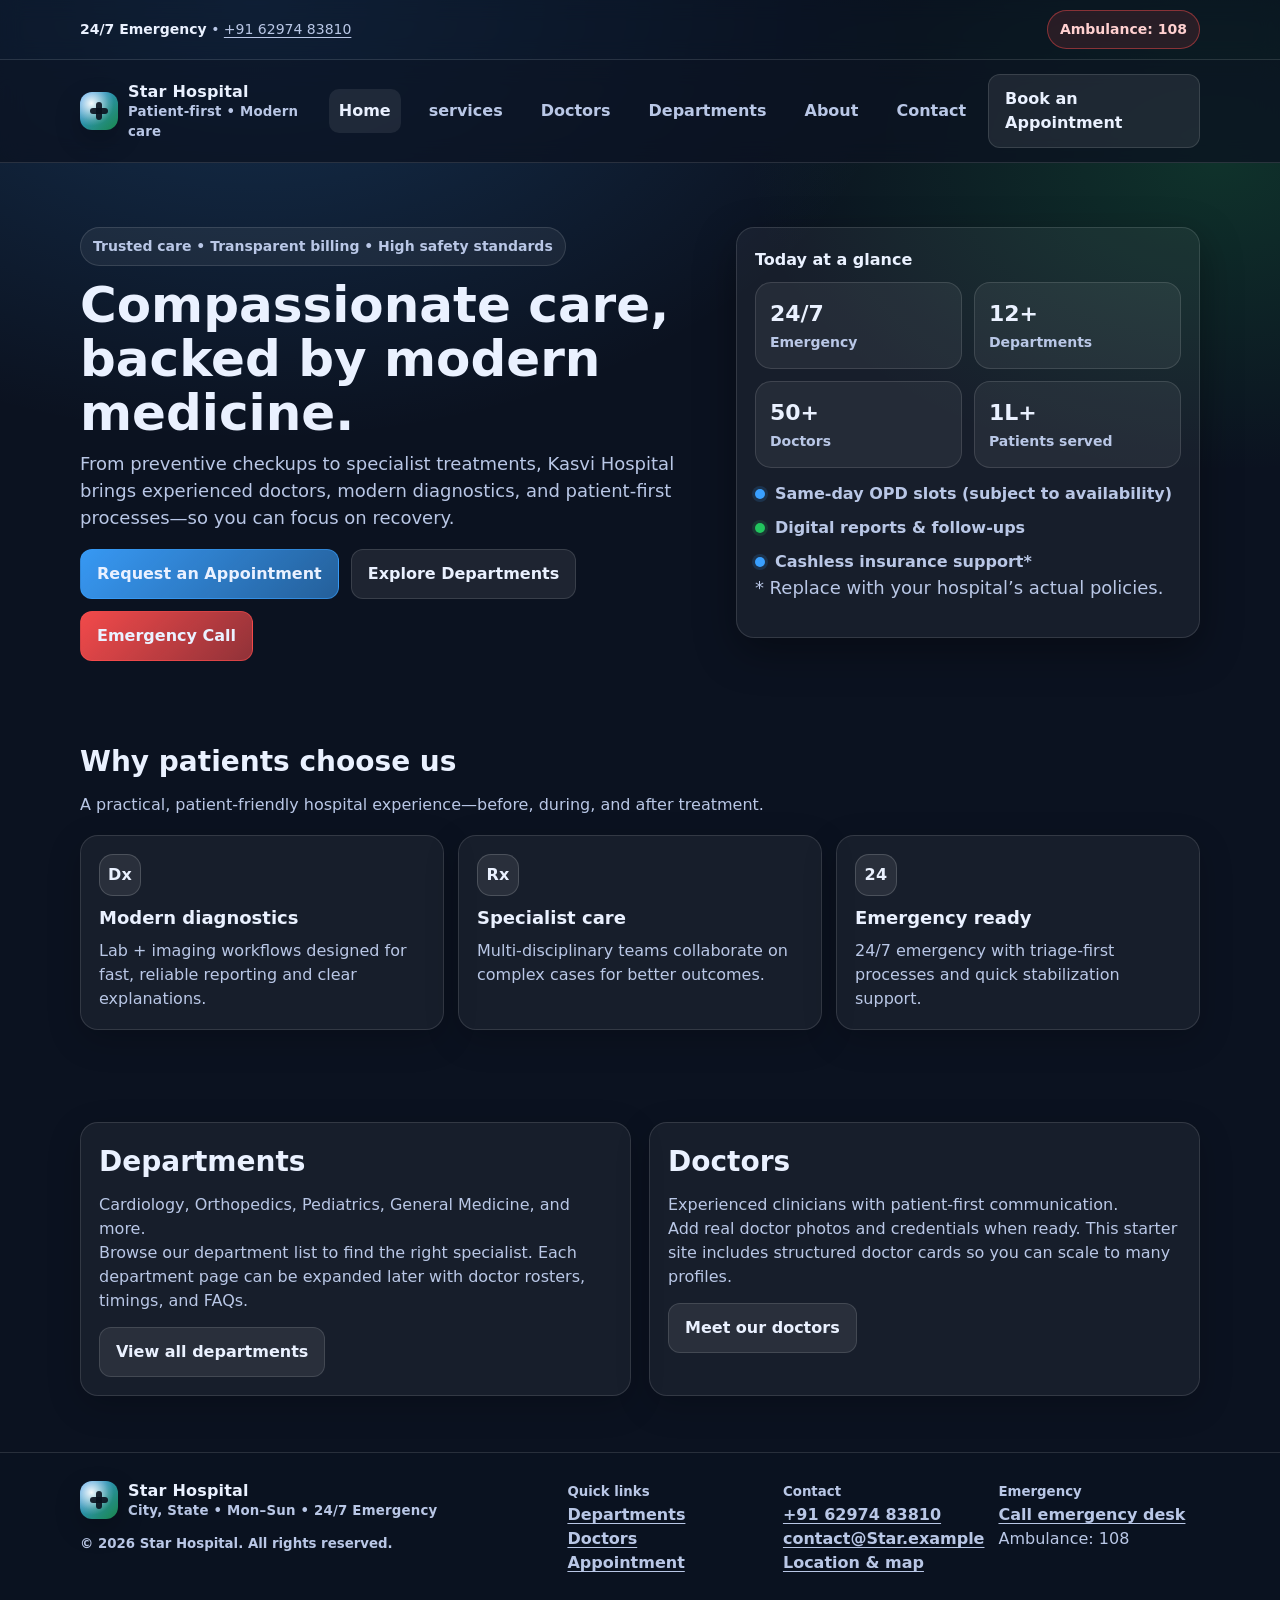
==== index.html @ f32a4987 "Update index.html" ====
<!doctype html>
<html lang="en">
  <head>
    <meta charset="utf-8" />
    <meta name="viewport" content="width=device-width, initial-scale=1" />
    <title>Star Hospital | Compassionate care, modern medicine</title>
    <meta name="description" content="Star Hospital — 24/7 emergency, specialist departments, experienced doctors, and patient-first care." />
    <link rel="stylesheet" href="assets/css/style.css" />
  </head>
  <body>
    <div class="topbar">
      <div class="container topbar__row">
        <div><strong>24/7 Emergency</strong> <span class="muted">•</span> <a href="tel:+916297483810">+91 62974 83810</a></div>
        <div class="emergency">Ambulance: 108</div>
      </div>
    </div>

    <header class="nav">
      <div class="container nav__row">
        <a class="brand" href="index.html" aria-label="Star Hospital">
          <span class="brand__logo" aria-hidden="true"></span>
          <span class="brand__text">
            Star Hospital
            <small>Patient-first • Modern care</small>
          </span>
        </a>

        <nav class="nav__links" aria-label="Primary">
          <a data-nav href="index.html">Home</a>
          <a data-nav href="service.html">services</a>
          <a data-nav href="doctors.html">Doctors</a>
          <a data-nav href="departments.html">Departments</a>
          <a data-nav href="about.html">About</a>
          <a data-nav href="contact.html">Contact</a>
        </nav>

        <div class="nav__actions">
          <a class="btn hide-sm" href="contact.html#appointment">Book an Appointment</a>
          <button class="nav__toggle" data-nav-toggle aria-expanded="false" aria-controls="mobileMenu" title="Menu">☰</button>
        </div>
      </div>

      <div class="container nav__mobile" id="mobileMenu" data-nav-mobile>
        <div class="stack">
          <a data-nav href="index.html">Home</a>
          <a data-nav href="service.html">services</a>
          <a data-nav href="doctors.html">Doctors</a>
          <a data-nav href="departments.html">Departments</a>
          <a data-nav href="about.html">About</a>
          <a data-nav href="contact.html">Contact</a>
          <a class="btn primary" href="contact.html#appointment">Book an Appointment</a>
        </div>
      </div>
    </header>

    <main>
      <section class="hero">
        <div class="container hero__grid">
          <div>
            <span class="chip">Trusted care • Transparent billing • High safety standards</span>
            <h1>Compassionate care, backed by modern medicine.</h1>
            <p>
              From preventive checkups to specialist treatments, Kasvi Hospital brings
              experienced doctors, modern diagnostics, and patient-first processes—so you can focus on recovery.
            </p>

            <div class="hero__cta">
              <a class="btn primary" href="contact.html#appointment">Request an Appointment</a>
              <a class="btn" href="departments.html">Explore Departments</a>
              <a class="btn danger" href="tel:+916297483810">Emergency Call</a>
            </div>
          </div>

          <aside class="hero__panel" aria-label="Quick info">
            <div class="panel__title">Today at a glance</div>
            <div class="kpis" role="list">
              <div class="kpi" role="listitem"><strong>24/7</strong><span>Emergency</span></div>
              <div class="kpi" role="listitem"><strong>12+</strong><span>Departments</span></div>
              <div class="kpi" role="listitem"><strong>50+</strong><span>Doctors</span></div>
              <div class="kpi" role="listitem"><strong>1L+</strong><span>Patients served</span></div>
            </div>
            <ul class="panel__list" style="margin-top:14px;">
              <li><span class="dot"></span><span>Same-day OPD slots (subject to availability)</span></li>
              <li><span class="dot green"></span><span>Digital reports &amp; follow-ups</span></li>
              <li><span class="dot"></span><span>Cashless insurance support*</span></li>
            </ul>
            <p class="help">* Replace with your hospital’s actual policies.</p>
          </aside>
        </div>
      </section>

      <section class="section compact">
        <div class="container">
          <h2 class="title">Why patients choose us</h2>
          <p class="subtitle">A practical, patient-friendly hospital experience—before, during, and after treatment.</p>
          <div class="cards">
            <article class="card">
              <div class="icon">Dx</div>
              <h3>Modern diagnostics</h3>
              <p>Lab + imaging workflows designed for fast, reliable reporting and clear explanations.</p>
            </article>
            <article class="card">
              <div class="icon">Rx</div>
              <h3>Specialist care</h3>
              <p>Multi-disciplinary teams collaborate on complex cases for better outcomes.</p>
            </article>
            <article class="card">
              <div class="icon">24</div>
              <h3>Emergency ready</h3>
              <p>24/7 emergency with triage-first processes and quick stabilization support.</p>
            </article>
          </div>
        </div>
      </section>

      <section class="section">
        <div class="container grid-2">
          <div class="card">
            <h2 class="title">Departments</h2>
            <p class="subtitle">Cardiology, Orthopedics, Pediatrics, General Medicine, and more.</p>
            <p class="muted">
              Browse our department list to find the right specialist. Each department page can be expanded later
              with doctor rosters, timings, and FAQs.
            </p>
            <div style="margin-top:14px;">
              <a class="btn" href="departments.html">View all departments</a>
            </div>
          </div>
          <div class="card">
            <h2 class="title">Doctors</h2>
            <p class="subtitle">Experienced clinicians with patient-first communication.</p>
            <p class="muted">
              Add real doctor photos and credentials when ready. This starter site includes structured doctor cards
              so you can scale to many profiles.
            </p>
            <div style="margin-top:14px;">
              <a class="btn" href="doctors.html">Meet our doctors</a>
            </div>
          </div>
        </div>
      </section>
    </main>

    <footer class="footer">
      <div class="container footer__row">
        <div>
          <div class="brand" style="margin-bottom:10px;">
            <span class="brand__logo" aria-hidden="true"></span>
            <span class="brand__text">
              Star Hospital
              <small>City, State • Mon–Sun • 24/7 Emergency</small>
            </span>
          </div>
          <small>© <span id="year"></span> Star Hospital. All rights reserved.</small>
        </div>
        <div class="cols">
          <div>
            <small><strong>Quick links</strong></small><br />
            <a href="departments.html">Departments</a><br />
            <a href="doctors.html">Doctors</a><br />
            <a href="contact.html#appointment">Appointment</a>
          </div>
          <div>
            <small><strong>Contact</strong></small><br />
            <a href="tel:+916297483810">+91 62974 83810</a><br />
            <a href="mailto:contact@kasvi.example">contact@Star.example</a><br />
            <a href="contact.html">Location &amp; map</a>
          </div>
          <div>
            <small><strong>Emergency</strong></small><br />
            <a href="tel:+916297483810">Call emergency desk</a><br />
            <span class="muted">Ambulance: 108</span>
          </div>
        </div>
      </div>
    </footer>

    <script src="assets/js/main.js"></script>
    <script>document.getElementById('year').textContent = new Date().getFullYear();</script>
  </body>
</html>
---- assets/css/style.css ----
/* Hospital Website - Shared Styles */
:root{
  --bg: #0b1220;
  --card: #0f1b33;
  --text: #eaf1ff;
  --muted: #b9c7e6;
  --brand: #3aa0ff;
  --brand-2: #22c55e;
  --danger: #ff4d4d;
  --border: rgba(255,255,255,.12);
  --shadow: 0 14px 40px rgba(0,0,0,.35);
}

*{ box-sizing: border-box; }
html{ scroll-behavior:smooth; }
body{
  margin:0;
  font-family: ui-sans-serif, system-ui, -apple-system, Segoe UI, Roboto, Arial, "Noto Sans", "Helvetica Neue";
  background: radial-gradient(1200px 800px at 20% 0%, rgba(58,160,255,.22), transparent 55%),
              radial-gradient(900px 600px at 95% 10%, rgba(34,197,94,.18), transparent 52%),
              var(--bg);
  color: var(--text);
  line-height: 1.5;
}
a{ color: inherit; text-decoration: none; }
img{ max-width: 100%; display:block; }

.container{ width: min(1120px, calc(100% - 32px)); margin: 0 auto; }
.section{ padding: 56px 0; }
.section.compact{ padding: 36px 0; }

.chip{
  display:inline-flex;
  align-items:center;
  gap:8px;
  padding: 8px 12px;
  border:1px solid var(--border);
  background: rgba(255,255,255,.06);
  border-radius: 999px;
  color: var(--muted);
  font-weight: 600;
  font-size: 14px;
}
.btn{
  display:inline-flex;
  align-items:center;
  justify-content:center;
  gap:10px;
  padding: 12px 16px;
  border-radius: 12px;
  border: 1px solid var(--border);
  background: rgba(255,255,255,.08);
  color: var(--text);
  font-weight: 700;
  cursor:pointer;
  transition: transform .12s ease, background .12s ease, border-color .12s ease;
}
.btn:hover{ transform: translateY(-1px); border-color: rgba(255,255,255,.22); background: rgba(255,255,255,.12); }
.btn.primary{ background: linear-gradient(135deg, rgba(58,160,255,.95), rgba(58,160,255,.55)); border-color: rgba(58,160,255,.55); }
.btn.success{ background: linear-gradient(135deg, rgba(34,197,94,.95), rgba(34,197,94,.55)); border-color: rgba(34,197,94,.55); }
.btn.danger{ background: linear-gradient(135deg, rgba(255,77,77,.95), rgba(255,77,77,.55)); border-color: rgba(255,77,77,.55); }

.topbar{
  border-bottom: 1px solid var(--border);
  background: rgba(10,18,32,.55);
  backdrop-filter: blur(10px);
}
.topbar__row{
  display:flex;
  align-items:center;
  justify-content:space-between;
  padding: 10px 0;
  gap: 12px;
  font-size: 14px;
  color: var(--muted);
}
.topbar__row strong{ color: var(--text); }
.topbar__row a{ text-decoration: underline; text-underline-offset: 3px; }
.emergency{
  display:inline-flex;
  align-items:center;
  gap:10px;
  padding: 8px 12px;
  border:1px solid rgba(255,77,77,.45);
  background: rgba(255,77,77,.12);
  border-radius: 999px;
  color: #ffd0d0;
  font-weight: 800;
  white-space: nowrap;
}

.nav{
  position: sticky;
  top: 0;
  z-index: 40;
  background: rgba(11,18,32,.75);
  backdrop-filter: blur(12px);
  border-bottom: 1px solid var(--border);
}
.nav__row{
  display:flex;
  align-items:center;
  justify-content:space-between;
  padding: 14px 0;
  gap: 12px;
}
.brand{
  display:flex;
  align-items:center;
  gap:10px;
  font-weight: 900;
  letter-spacing: .2px;
}
.brand__logo{
  width: 38px;
  height: 38px;
  border-radius: 12px;
  background:
    radial-gradient(circle at 30% 30%, rgba(255,255,255,.95), rgba(255,255,255,.15) 46%, transparent 60%),
    linear-gradient(135deg, rgba(58,160,255,.95), rgba(34,197,94,.65));
  box-shadow: 0 10px 26px rgba(0,0,0,.22);
  position: relative;
  flex: 0 0 auto;
}
.brand__logo:before,
.brand__logo:after{
  content:"";
  position:absolute;
  inset: 0;
  margin:auto;
  background: rgba(11,18,32,.92);
  border-radius: 4px;
}
.brand__logo:before{ width: 18px; height: 6px; }
.brand__logo:after{ width: 6px; height: 18px; }
.brand__text small{ display:block; color: var(--muted); font-weight:700; margin-top:-2px; }

.nav__links{
  display:flex;
  align-items:center;
  gap: 18px;
  color: var(--muted);
  font-weight: 700;
}
.nav__links a{ padding: 10px 10px; border-radius: 10px; }
.nav__links a.active, .nav__links a:hover{
  color: var(--text);
  background: rgba(255,255,255,.08);
}
.nav__actions{ display:flex; align-items:center; gap: 10px; }
.nav__toggle{
  display:none;
  width: 42px;
  height: 40px;
  border-radius: 12px;
  border: 1px solid var(--border);
  background: rgba(255,255,255,.06);
  color: var(--text);
}
.nav__mobile{
  display:none;
  padding: 0 0 14px 0;
}
.nav__mobile a{
  display:block;
  padding: 12px 10px;
  border-radius: 12px;
  color: var(--muted);
  font-weight: 800;
}
.nav__mobile a:hover, .nav__mobile a.active{
  color: var(--text);
  background: rgba(255,255,255,.08);
}
.nav__mobile .stack{ display:flex; flex-direction:column; gap: 6px; }

.hero{
  padding: 64px 0 44px;
}
.hero__grid{
  display:grid;
  grid-template-columns: 1.15fr .85fr;
  gap: 28px;
  align-items: start;
}
.hero h1{ font-size: clamp(32px, 4vw, 50px); line-height: 1.08; margin: 12px 0 10px; }
.hero p{ color: var(--muted); font-size: 18px; margin: 0 0 18px; }
.hero__cta{ display:flex; flex-wrap: wrap; gap: 12px; margin-top: 18px; }
.hero__panel{
  padding: 18px;
  border: 1px solid var(--border);
  background: rgba(255,255,255,.05);
  border-radius: 18px;
  box-shadow: var(--shadow);
}
.kpis{
  display:grid;
  grid-template-columns: repeat(2, 1fr);
  gap: 12px;
}
.kpi{
  padding: 14px;
  border-radius: 16px;
  border: 1px solid var(--border);
  background: rgba(255,255,255,.06);
}
.kpi strong{ font-size: 22px; display:block; }
.kpi span{ color: var(--muted); font-weight: 700; font-size: 14px; }
.panel__title{ font-weight: 900; margin: 2px 0 10px; }
.panel__list{ margin:0; padding:0; list-style:none; display:grid; gap: 10px; color: var(--muted); font-weight: 700;}
.panel__list li{ display:flex; gap: 10px; }
.dot{ width:10px; height:10px; margin-top: 7px; border-radius: 999px; background: var(--brand); box-shadow: 0 0 0 3px rgba(58,160,255,.15);}
.dot.green{ background: var(--brand-2); box-shadow: 0 0 0 3px rgba(34,197,94,.15); }

.cards{
  display:grid;
  grid-template-columns: repeat(3, 1fr);
  gap: 14px;
}
.card{
  padding: 18px;
  border-radius: 18px;
  border: 1px solid var(--border);
  background: rgba(255,255,255,.05);
  box-shadow: 0 10px 34px rgba(0,0,0,.2);
}
.card h3{ margin: 8px 0 8px; font-size: 18px; }
.card p{ margin: 0; color: var(--muted); }
.icon{
  width: 42px;
  height: 42px;
  border-radius: 14px;
  border: 1px solid rgba(255,255,255,.16);
  background: rgba(255,255,255,.08);
  display:grid;
  place-items:center;
  font-weight: 900;
  letter-spacing: .3px;
}

.grid-2{ display:grid; grid-template-columns: 1fr 1fr; gap: 18px; }
.muted{ color: var(--muted); }
.title{ font-size: 28px; margin: 0 0 10px; }
.subtitle{ color: var(--muted); margin: 0 0 18px; }

form{
  display:grid;
  gap: 12px;
}
label{ font-weight: 800; font-size: 14px; color: var(--muted); }
input, select, textarea{
  width:100%;
  padding: 12px 12px;
  border-radius: 14px;
  border: 1px solid var(--border);
  background: rgba(255,255,255,.06);
  color: var(--text);
  outline: none;
}
input:focus, select:focus, textarea:focus{
  border-color: rgba(58,160,255,.55);
  box-shadow: 0 0 0 4px rgba(58,160,255,.14);
}
textarea{ min-height: 120px; resize: vertical; }
.form-row{ display:grid; grid-template-columns: 1fr 1fr; gap: 12px; }
.help{ font-size: 13px; color: var(--muted); margin-top: -6px; }
.toast{
  display:none;
  margin-top: 10px;
  padding: 12px 14px;
  border-radius: 14px;
  border: 1px solid rgba(34,197,94,.35);
  background: rgba(34,197,94,.14);
  color: #c8ffd8;
  font-weight: 800;
}
.toast.show{ display:block; }

.footer{
  padding: 26px 0;
  border-top: 1px solid var(--border);
  background: rgba(10,18,32,.45);
}
.footer__row{
  display:flex;
  align-items:flex-start;
  justify-content:space-between;
  gap: 18px;
}
.footer small{ color: var(--muted); font-weight: 700; }
.footer .cols{ display:grid; grid-template-columns: repeat(3, minmax(0, 1fr)); gap: 14px; }
.footer a{ color: var(--muted); font-weight: 800; text-decoration: underline; text-underline-offset: 3px; }

@media (max-width: 920px){
  .hero__grid{ grid-template-columns: 1fr; }
  .cards{ grid-template-columns: repeat(2, 1fr); }
}
@media (max-width: 720px){
  .topbar__row{ flex-wrap: wrap; }
  .nav__toggle{ display:inline-flex; align-items:center; justify-content:center; }
  .nav__links, .nav__actions .hide-sm{ display:none; }
  .nav__mobile.open{ display:block; }
  .cards{ grid-template-columns: 1fr; }
  .grid-2{ grid-template-columns: 1fr; }
  .form-row{ grid-template-columns: 1fr; }
  .footer__row{ flex-direction: column; }
  .footer .cols{ grid-template-columns: 1fr; }
}
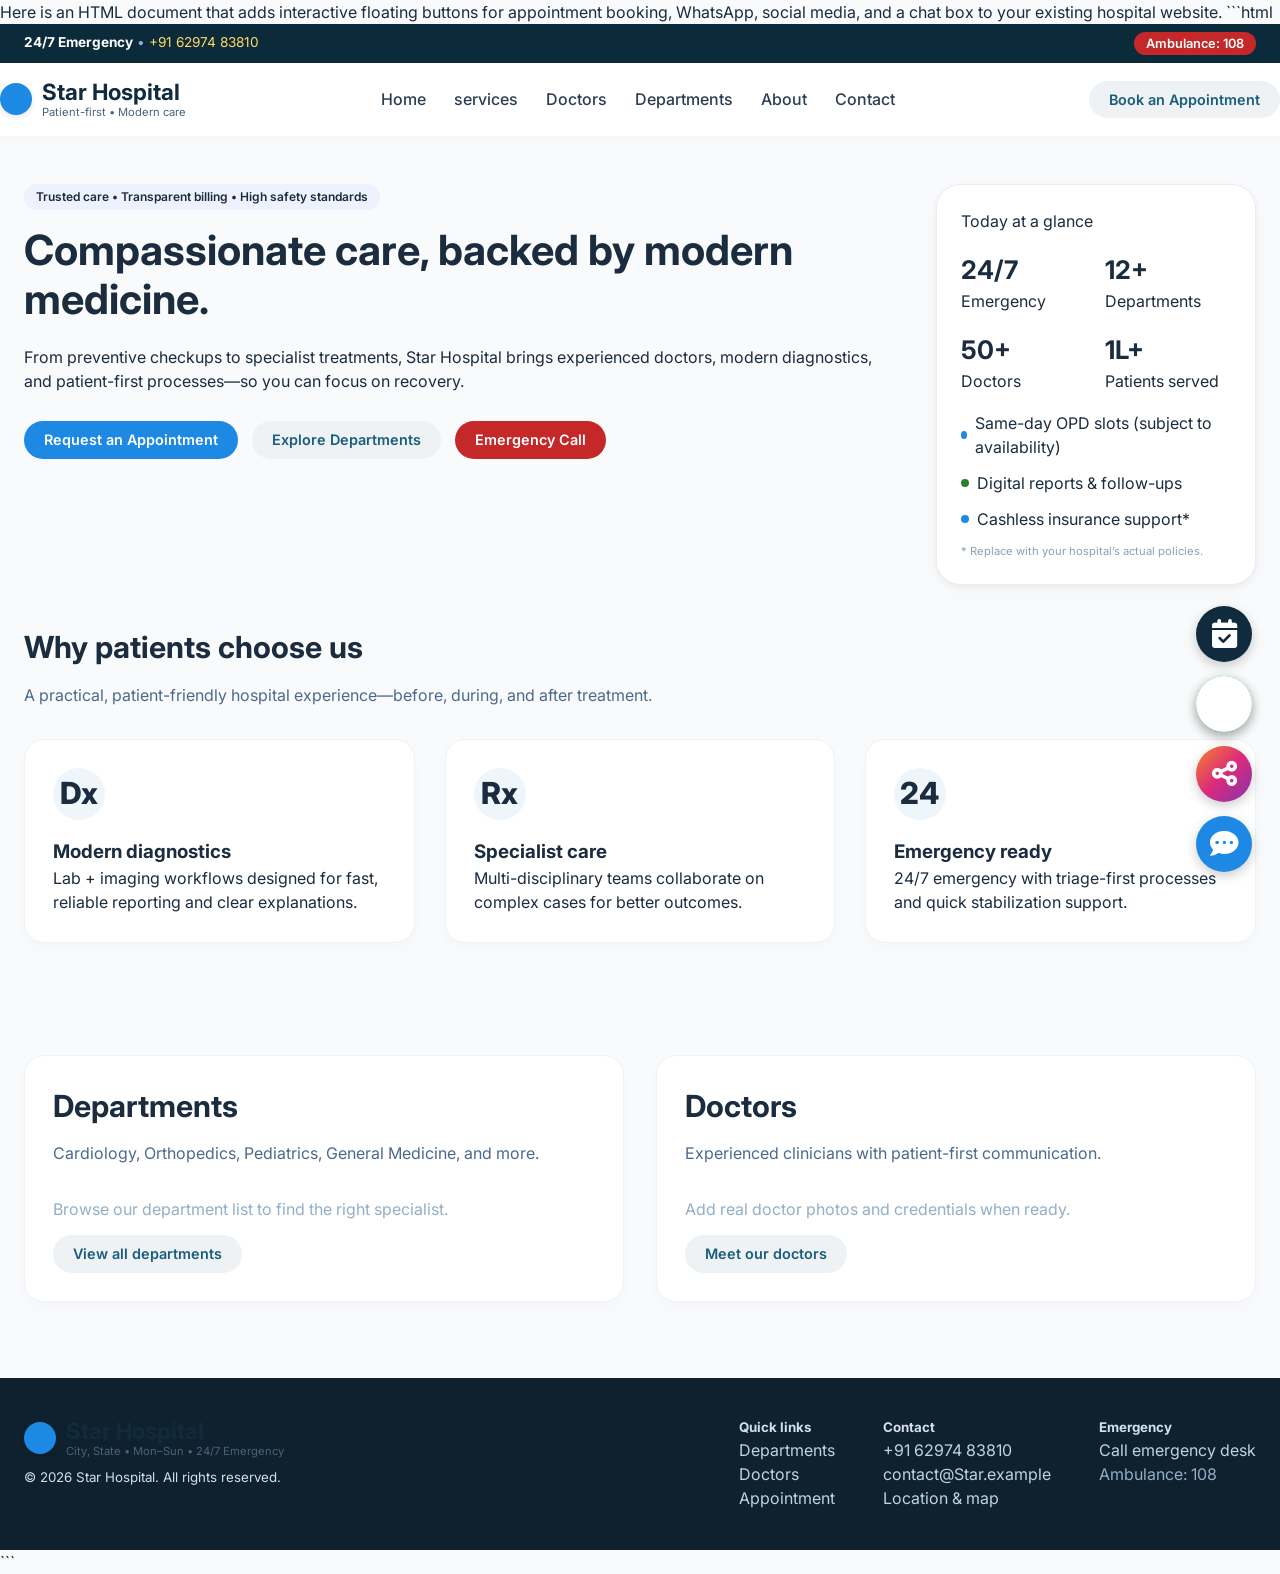
==== commit 3468e63b: "Update index.html" ====
--- a/index.html
+++ b/index.html
@@ -1,3 +1,5 @@
+Here is an HTML document that adds interactive floating buttons for appointment booking, WhatsApp, social media, and a chat box to your existing hospital website.
+```html
 <!doctype html>
 <html lang="en">
   <head>
@@ -5,7 +7,627 @@
     <meta name="viewport" content="width=device-width, initial-scale=1" />
     <title>Star Hospital | Compassionate care, modern medicine</title>
     <meta name="description" content="Star Hospital — 24/7 emergency, specialist departments, experienced doctors, and patient-first care." />
-    <link rel="stylesheet" href="assets/css/style.css" />
+    <!-- Font Awesome 6 (free CDN for clean social & chat icons) -->
+    <link rel="stylesheet" href="https://cdnjs.cloudflare.com/ajax/libs/font-awesome/6.0.0-beta3/css/all.min.css" />
+    <!-- Google Fonts (optional but adds polish) -->
+    <link href="https://fonts.googleapis.com/css2?family=Inter:opsz,wght@14..32,300;14..32,400;14..32,500;14..32,600;14..32,700&display=swap" rel="stylesheet" />
+    <style>
+      * {
+        margin: 0;
+        padding: 0;
+        box-sizing: border-box;
+      }
+
+      body {
+        font-family: 'Inter', sans-serif;
+        background: #f9fafc;
+        color: #1a2c3e;
+        line-height: 1.5;
+      }
+
+      /* Container & Utility classes (matching original design) */
+      .container {
+        max-width: 1280px;
+        margin: 0 auto;
+        padding: 0 24px;
+      }
+
+      .topbar {
+        background: #0b2b3b;
+        color: white;
+        padding: 8px 0;
+        font-size: 0.85rem;
+      }
+
+      .topbar__row {
+        display: flex;
+        justify-content: space-between;
+        flex-wrap: wrap;
+      }
+
+      .topbar a {
+        color: #ffd966;
+        text-decoration: none;
+      }
+
+      .emergency {
+        background: #c52828;
+        padding: 2px 12px;
+        border-radius: 30px;
+        font-weight: 600;
+        font-size: 0.8rem;
+      }
+
+      /* nav styles */
+      .nav {
+        background: white;
+        box-shadow: 0 2px 8px rgba(0,0,0,0.03);
+        position: sticky;
+        top: 0;
+        z-index: 100;
+      }
+
+      .nav__row {
+        display: flex;
+        align-items: center;
+        justify-content: space-between;
+        flex-wrap: wrap;
+        padding: 16px 0;
+      }
+
+      .brand {
+        display: flex;
+        align-items: center;
+        gap: 10px;
+        text-decoration: none;
+      }
+
+      .brand__logo {
+        width: 32px;
+        height: 32px;
+        background: #1e88e5;
+        border-radius: 50%;
+        display: inline-block;
+        box-shadow: 0 2px 6px rgba(0,0,0,0.1);
+      }
+
+      .brand__text {
+        font-weight: 700;
+        font-size: 1.4rem;
+        color: #0f2b3d;
+        line-height: 1.2;
+      }
+
+      .brand__text small {
+        font-size: 0.7rem;
+        font-weight: 400;
+        display: block;
+        color: #4a627a;
+      }
+
+      .nav__links {
+        display: flex;
+        gap: 28px;
+      }
+
+      .nav__links a {
+        text-decoration: none;
+        color: #2c3e50;
+        font-weight: 500;
+      }
+
+      .nav__actions {
+        display: flex;
+        gap: 16px;
+        align-items: center;
+      }
+
+      .btn {
+        display: inline-block;
+        background: #eef2f5;
+        padding: 8px 20px;
+        border-radius: 40px;
+        text-decoration: none;
+        font-weight: 600;
+        color: #1a5d7d;
+        transition: 0.2s;
+        border: none;
+        cursor: pointer;
+        font-size: 0.9rem;
+      }
+
+      .btn.primary {
+        background: #1e88e5;
+        color: white;
+      }
+
+      .btn.danger {
+        background: #c52828;
+        color: white;
+      }
+
+      .nav__toggle {
+        display: none;
+        background: none;
+        border: none;
+        font-size: 1.8rem;
+        cursor: pointer;
+      }
+
+      .nav__mobile {
+        display: none;
+        background: white;
+        padding: 20px 0;
+        border-top: 1px solid #e2e8f0;
+      }
+
+      .stack {
+        display: flex;
+        flex-direction: column;
+        gap: 14px;
+      }
+
+      .hero {
+        padding: 48px 0 40px;
+      }
+
+      .hero__grid {
+        display: grid;
+        grid-template-columns: 1fr 320px;
+        gap: 40px;
+      }
+
+      .chip {
+        background: #eef2ff;
+        padding: 4px 12px;
+        border-radius: 30px;
+        font-size: 0.75rem;
+        font-weight: 600;
+        display: inline-block;
+        margin-bottom: 16px;
+      }
+
+      h1 {
+        font-size: 2.6rem;
+        font-weight: 700;
+        margin-bottom: 20px;
+        line-height: 1.2;
+      }
+
+      .hero__cta {
+        display: flex;
+        flex-wrap: wrap;
+        gap: 14px;
+        margin-top: 28px;
+      }
+
+      .hero__panel {
+        background: white;
+        border-radius: 24px;
+        padding: 24px;
+        box-shadow: 0 8px 20px rgba(0,0,0,0.02), 0 2px 6px rgba(0,0,0,0.05);
+        border: 1px solid #e9edf2;
+      }
+
+      .kpis {
+        display: grid;
+        grid-template-columns: 1fr 1fr;
+        gap: 18px;
+        margin: 18px 0;
+      }
+
+      .kpi strong {
+        font-size: 1.6rem;
+        display: block;
+      }
+
+      .panel__list {
+        list-style: none;
+        margin-top: 14px;
+      }
+
+      .panel__list li {
+        display: flex;
+        align-items: center;
+        gap: 8px;
+        margin-bottom: 12px;
+      }
+
+      .dot {
+        width: 8px;
+        height: 8px;
+        background: #1e88e5;
+        border-radius: 50%;
+        display: inline-block;
+      }
+
+      .dot.green {
+        background: #2e7d32;
+      }
+
+      .section {
+        padding: 56px 0;
+      }
+
+      .compact {
+        padding-top: 0;
+      }
+
+      .title {
+        font-size: 1.9rem;
+        margin-bottom: 12px;
+      }
+
+      .subtitle {
+        color: #4b6a8b;
+        margin-bottom: 32px;
+      }
+
+      .cards {
+        display: grid;
+        grid-template-columns: repeat(auto-fit, minmax(260px, 1fr));
+        gap: 30px;
+      }
+
+      .card {
+        background: white;
+        border-radius: 20px;
+        padding: 28px;
+        box-shadow: 0 6px 14px rgba(0,0,0,0.02);
+        border: 1px solid #eef2f8;
+      }
+
+      .icon {
+        font-weight: 800;
+        font-size: 1.9rem;
+        background: #eef6fc;
+        width: 52px;
+        height: 52px;
+        display: flex;
+        align-items: center;
+        justify-content: center;
+        border-radius: 60px;
+        margin-bottom: 18px;
+      }
+
+      .grid-2 {
+        display: grid;
+        grid-template-columns: 1fr 1fr;
+        gap: 32px;
+      }
+
+      .footer {
+        background: #0f212e;
+        color: #d4dfe9;
+        padding: 40px 0;
+        margin-top: 20px;
+      }
+
+      .footer__row {
+        display: flex;
+        justify-content: space-between;
+        flex-wrap: wrap;
+        gap: 32px;
+      }
+
+      .cols {
+        display: flex;
+        gap: 48px;
+        flex-wrap: wrap;
+      }
+
+      .footer a {
+        color: #bdd4e2;
+        text-decoration: none;
+      }
+
+      .muted {
+        color: #93aec5;
+      }
+
+      /* ----- FLOATING ACTION BUTTON GROUP (popups, chat, social, whatsapp) ----- */
+      .floating-actions {
+        position: fixed;
+        bottom: 28px;
+        right: 28px;
+        display: flex;
+        flex-direction: column;
+        gap: 14px;
+        z-index: 1000;
+      }
+
+      .fab {
+        width: 56px;
+        height: 56px;
+        border-radius: 50%;
+        background: white;
+        box-shadow: 0 4px 12px rgba(0, 0, 0, 0.2);
+        display: flex;
+        align-items: center;
+        justify-content: center;
+        font-size: 1.8rem;
+        cursor: pointer;
+        transition: all 0.2s ease;
+        position: relative;
+        color: #2c3e50;
+        border: none;
+      }
+
+      .fab:hover {
+        transform: scale(1.07);
+      }
+
+      .fab.whatsapp {
+        background: #25D366;
+        color: white;
+      }
+
+      .fab.chat {
+        background: #1e88e5;
+        color: white;
+      }
+
+      .fab.social {
+        background: #833AB4;
+        background: linear-gradient(135deg, #f58529, #dd2a7b, #8134af);
+        color: white;
+      }
+
+      .fab.appointment {
+        background: #0f2b3d;
+        color: white;
+      }
+
+      /* tooltip label (hover) */
+      .fab::before {
+        content: attr(data-label);
+        position: absolute;
+        right: 70px;
+        background: #1e2a36;
+        color: white;
+        padding: 6px 12px;
+        border-radius: 30px;
+        font-size: 0.75rem;
+        font-weight: 500;
+        white-space: nowrap;
+        opacity: 0;
+        pointer-events: none;
+        transition: 0.15s;
+        font-family: 'Inter', sans-serif;
+      }
+
+      .fab:hover::before {
+        opacity: 1;
+      }
+
+      /* ----- POPUP MODAL (for appointment, social, etc) ----- */
+      .popup-overlay {
+        position: fixed;
+        top: 0;
+        left: 0;
+        width: 100%;
+        height: 100%;
+        background-color: rgba(0, 0, 0, 0.5);
+        backdrop-filter: blur(3px);
+        display: flex;
+        align-items: center;
+        justify-content: center;
+        z-index: 2000;
+        visibility: hidden;
+        opacity: 0;
+        transition: visibility 0.2s, opacity 0.2s;
+      }
+
+      .popup-overlay.active {
+        visibility: visible;
+        opacity: 1;
+      }
+
+      .popup-card {
+        background: white;
+        max-width: 460px;
+        width: 90%;
+        border-radius: 32px;
+        padding: 28px 24px;
+        position: relative;
+        box-shadow: 0 25px 40px rgba(0,0,0,0.2);
+        text-align: center;
+        animation: fadeUp 0.25s ease;
+      }
+
+      @keyframes fadeUp {
+        from {
+          transform: translateY(20px);
+          opacity: 0;
+        }
+        to {
+          transform: translateY(0);
+          opacity: 1;
+        }
+      }
+
+      .popup-card h3 {
+        font-size: 1.7rem;
+        margin-bottom: 12px;
+      }
+
+      .popup-card p {
+        margin-bottom: 20px;
+        color: #4b5563;
+      }
+
+      .popup-close {
+        position: absolute;
+        top: 18px;
+        right: 22px;
+        font-size: 1.8rem;
+        cursor: pointer;
+        background: none;
+        border: none;
+        color: #6c7a8a;
+      }
+
+      .social-icons-popup {
+        display: flex;
+        justify-content: center;
+        gap: 28px;
+        margin: 24px 0;
+      }
+
+      .social-circle {
+        width: 56px;
+        height: 56px;
+        background: #f0f2f5;
+        border-radius: 50%;
+        display: flex;
+        align-items: center;
+        justify-content: center;
+        font-size: 2rem;
+        color: #1e293b;
+        transition: 0.2s;
+        text-decoration: none;
+      }
+
+      .social-circle i {
+        font-size: 2rem;
+      }
+
+      .social-circle:hover {
+        background: #e2e8f0;
+        transform: translateY(-4px);
+      }
+
+      .appoint-form input, .appoint-form select {
+        width: 100%;
+        padding: 12px 14px;
+        margin-bottom: 16px;
+        border: 1px solid #cbd5e1;
+        border-radius: 28px;
+        font-family: inherit;
+      }
+
+      .btn-full {
+        width: 100%;
+        background: #1e88e5;
+        color: white;
+        border: none;
+        padding: 12px;
+        border-radius: 40px;
+        font-weight: bold;
+      }
+
+      /* mini chat widget (popup style for chat box) */
+      .chat-widget {
+        position: fixed;
+        bottom: 110px;
+        right: 28px;
+        width: 320px;
+        background: white;
+        border-radius: 28px;
+        box-shadow: 0 12px 28px rgba(0,0,0,0.2);
+        z-index: 1050;
+        display: none;
+        flex-direction: column;
+        overflow: hidden;
+        transition: all 0.2s;
+      }
+
+      .chat-widget.open {
+        display: flex;
+      }
+
+      .chat-header {
+        background: #1e88e5;
+        color: white;
+        padding: 14px 18px;
+        font-weight: 600;
+        display: flex;
+        justify-content: space-between;
+        align-items: center;
+      }
+
+      .chat-body {
+        padding: 18px;
+        background: #f9fafc;
+        max-height: 300px;
+        overflow-y: auto;
+        display: flex;
+        flex-direction: column;
+        gap: 12px;
+      }
+
+      .chat-message {
+        background: #eef2f5;
+        padding: 10px 14px;
+        border-radius: 20px;
+        font-size: 0.85rem;
+      }
+
+      .chat-message.bot {
+        background: #1e88e520;
+        border-left: 3px solid #1e88e5;
+      }
+
+      .chat-input-area {
+        display: flex;
+        border-top: 1px solid #e2e8f0;
+        background: white;
+      }
+
+      .chat-input-area input {
+        flex: 1;
+        border: none;
+        padding: 12px;
+        outline: none;
+      }
+
+      .chat-input-area button {
+        background: #1e88e5;
+        border: none;
+        color: white;
+        padding: 0 14px;
+        cursor: pointer;
+      }
+
+      @media (max-width: 780px) {
+        .nav__links, .hide-sm {
+          display: none;
+        }
+        .nav__toggle {
+          display: block;
+        }
+        .hero__grid {
+          grid-template-columns: 1fr;
+        }
+        .grid-2 {
+          grid-template-columns: 1fr;
+        }
+        h1 {
+          font-size: 2rem;
+        }
+        .floating-actions {
+          bottom: 20px;
+          right: 20px;
+          gap: 12px;
+        }
+        .fab {
+          width: 48px;
+          height: 48px;
+          font-size: 1.5rem;
+        }
+        .chat-widget {
+          width: 280px;
+          right: 16px;
+          bottom: 100px;
+        }
+      }
+
+      .help {
+        font-size: 0.7rem;
+        margin-top: 12px;
+        color: #8ba0b6;
+      }
+    </style>
   </head>
   <body>
     <div class="topbar">
@@ -24,7 +646,6 @@
             <small>Patient-first • Modern care</small>
           </span>
         </a>
-
         <nav class="nav__links" aria-label="Primary">
           <a data-nav href="index.html">Home</a>
           <a data-nav href="service.html">services</a>
@@ -33,13 +654,11 @@
           <a data-nav href="about.html">About</a>
           <a data-nav href="contact.html">Contact</a>
         </nav>
-
         <div class="nav__actions">
           <a class="btn hide-sm" href="contact.html#appointment">Book an Appointment</a>
           <button class="nav__toggle" data-nav-toggle aria-expanded="false" aria-controls="mobileMenu" title="Menu">☰</button>
         </div>
       </div>
-
       <div class="container nav__mobile" id="mobileMenu" data-nav-mobile>
         <div class="stack">
           <a data-nav href="index.html">Home</a>
@@ -60,17 +679,15 @@
             <span class="chip">Trusted care • Transparent billing • High safety standards</span>
             <h1>Compassionate care, backed by modern medicine.</h1>
             <p>
-              From preventive checkups to specialist treatments, Kasvi Hospital brings
+              From preventive checkups to specialist treatments, Star Hospital brings
               experienced doctors, modern diagnostics, and patient-first processes—so you can focus on recovery.
             </p>
-
             <div class="hero__cta">
               <a class="btn primary" href="contact.html#appointment">Request an Appointment</a>
               <a class="btn" href="departments.html">Explore Departments</a>
               <a class="btn danger" href="tel:+916297483810">Emergency Call</a>
             </div>
           </div>
-
           <aside class="hero__panel" aria-label="Quick info">
             <div class="panel__title">Today at a glance</div>
             <div class="kpis" role="list">
@@ -79,7 +696,7 @@
               <div class="kpi" role="listitem"><strong>50+</strong><span>Doctors</span></div>
               <div class="kpi" role="listitem"><strong>1L+</strong><span>Patients served</span></div>
             </div>
-            <ul class="panel__list" style="margin-top:14px;">
+            <ul class="panel__list">
               <li><span class="dot"></span><span>Same-day OPD slots (subject to availability)</span></li>
               <li><span class="dot green"></span><span>Digital reports &amp; follow-ups</span></li>
               <li><span class="dot"></span><span>Cashless insurance support*</span></li>
@@ -94,88 +711,190 @@
           <h2 class="title">Why patients choose us</h2>
           <p class="subtitle">A practical, patient-friendly hospital experience—before, during, and after treatment.</p>
           <div class="cards">
-            <article class="card">
-              <div class="icon">Dx</div>
-              <h3>Modern diagnostics</h3>
-              <p>Lab + imaging workflows designed for fast, reliable reporting and clear explanations.</p>
-            </article>
-            <article class="card">
-              <div class="icon">Rx</div>
-              <h3>Specialist care</h3>
-              <p>Multi-disciplinary teams collaborate on complex cases for better outcomes.</p>
-            </article>
-            <article class="card">
-              <div class="icon">24</div>
-              <h3>Emergency ready</h3>
-              <p>24/7 emergency with triage-first processes and quick stabilization support.</p>
-            </article>
+            <article class="card"><div class="icon">Dx</div><h3>Modern diagnostics</h3><p>Lab + imaging workflows designed for fast, reliable reporting and clear explanations.</p></article>
+            <article class="card"><div class="icon">Rx</div><h3>Specialist care</h3><p>Multi-disciplinary teams collaborate on complex cases for better outcomes.</p></article>
+            <article class="card"><div class="icon">24</div><h3>Emergency ready</h3><p>24/7 emergency with triage-first processes and quick stabilization support.</p></article>
           </div>
         </div>
       </section>
 
       <section class="section">
         <div class="container grid-2">
-          <div class="card">
-            <h2 class="title">Departments</h2>
-            <p class="subtitle">Cardiology, Orthopedics, Pediatrics, General Medicine, and more.</p>
-            <p class="muted">
-              Browse our department list to find the right specialist. Each department page can be expanded later
-              with doctor rosters, timings, and FAQs.
-            </p>
-            <div style="margin-top:14px;">
-              <a class="btn" href="departments.html">View all departments</a>
-            </div>
-          </div>
-          <div class="card">
-            <h2 class="title">Doctors</h2>
-            <p class="subtitle">Experienced clinicians with patient-first communication.</p>
-            <p class="muted">
-              Add real doctor photos and credentials when ready. This starter site includes structured doctor cards
-              so you can scale to many profiles.
-            </p>
-            <div style="margin-top:14px;">
-              <a class="btn" href="doctors.html">Meet our doctors</a>
-            </div>
-          </div>
+          <div class="card"><h2 class="title">Departments</h2><p class="subtitle">Cardiology, Orthopedics, Pediatrics, General Medicine, and more.</p><p class="muted">Browse our department list to find the right specialist.</p><div style="margin-top:14px;"><a class="btn" href="departments.html">View all departments</a></div></div>
+          <div class="card"><h2 class="title">Doctors</h2><p class="subtitle">Experienced clinicians with patient-first communication.</p><p class="muted">Add real doctor photos and credentials when ready.</p><div style="margin-top:14px;"><a class="btn" href="doctors.html">Meet our doctors</a></div></div>
         </div>
       </section>
     </main>
 
     <footer class="footer">
       <div class="container footer__row">
-        <div>
-          <div class="brand" style="margin-bottom:10px;">
-            <span class="brand__logo" aria-hidden="true"></span>
-            <span class="brand__text">
-              Star Hospital
-              <small>City, State • Mon–Sun • 24/7 Emergency</small>
-            </span>
-          </div>
-          <small>© <span id="year"></span> Star Hospital. All rights reserved.</small>
-        </div>
-        <div class="cols">
-          <div>
-            <small><strong>Quick links</strong></small><br />
-            <a href="departments.html">Departments</a><br />
-            <a href="doctors.html">Doctors</a><br />
-            <a href="contact.html#appointment">Appointment</a>
-          </div>
-          <div>
-            <small><strong>Contact</strong></small><br />
-            <a href="tel:+916297483810">+91 62974 83810</a><br />
-            <a href="mailto:contact@kasvi.example">contact@Star.example</a><br />
-            <a href="contact.html">Location &amp; map</a>
-          </div>
-          <div>
-            <small><strong>Emergency</strong></small><br />
-            <a href="tel:+916297483810">Call emergency desk</a><br />
-            <span class="muted">Ambulance: 108</span>
-          </div>
-        </div>
+        <div><div class="brand" style="margin-bottom:10px;"><span class="brand__logo" aria-hidden="true"></span><span class="brand__text">Star Hospital <small>City, State • Mon–Sun • 24/7 Emergency</small></span></div><small>© <span id="year"></span> Star Hospital. All rights reserved.</small></div>
+        <div class="cols"><div><small><strong>Quick links</strong></small><br /><a href="departments.html">Departments</a><br /><a href="doctors.html">Doctors</a><br /><a href="contact.html#appointment">Appointment</a></div><div><small><strong>Contact</strong></small><br /><a href="tel:+916297483810">+91 62974 83810</a><br /><a href="mailto:contact@star.example">contact@Star.example</a><br /><a href="contact.html">Location &amp; map</a></div><div><small><strong>Emergency</strong></small><br /><a href="tel:+916297483810">Call emergency desk</a><br /><span class="muted">Ambulance: 108</span></div></div>
       </div>
     </footer>
 
-    <script src="assets/js/main.js"></script>
-    <script>document.getElementById('year').textContent = new Date().getFullYear();</script>
+    <!-- FLOATING BUTTONS: Book Appointment, WhatsApp, Social, Chat Box -->
+    <div class="floating-actions">
+      <button class="fab appointment" data-label="Book Appointment" id="fabAppointment"><i class="fas fa-calendar-check"></i></button>
+      <button class="fab whatsapp" data-label="WhatsApp Us" id="fabWhatsapp"><i class="fab fa-whatsapp"></i></button>
+      <button class="fab social" data-label="Social Media" id="fabSocial"><i class="fas fa-share-alt"></i></button>
+      <button class="fab chat" data-label="Chat with us" id="fabChat"><i class="fas fa-comment-dots"></i></button>
+    </div>
+
+    <!-- Chat Box Widget (hidden by default) -->
+    <div class="chat-widget" id="chatWidget">
+      <div class="chat-header">
+        <span><i class="fas fa-headset"></i> Star Care Chat</span>
+        <button style="background:none; border:none; color:white; font-size:1.4rem; cursor:pointer;" id="closeChatBtn">×</button>
+      </div>
+      <div class="chat-body" id="chatBody">
+        <div class="chat-message bot">👋 Hello! How can we assist you today? Need help with appointments or health info?</div>
+      </div>
+      <div class="chat-input-area">
+        <input type="text" id="chatInput" placeholder="Type a message..." />
+        <button id="sendChatBtn"><i class="fas fa-paper-plane"></i></button>
+      </div>
+    </div>
+
+    <!-- Popup Overlay (Dynamic: appointment form / social menu) -->
+    <div class="popup-overlay" id="popupOverlay">
+      <div class="popup-card" id="popupCard">
+        <button class="popup-close" id="closePopupBtn">&times;</button>
+        <div id="popupContent"></div>
+      </div>
+    </div>
+
+    <script>
+      // handle mobile nav toggle (preserve original behavior)
+      const toggleBtn = document.querySelector('[data-nav-toggle]');
+      const mobileMenu = document.querySelector('[data-nav-mobile]');
+      if (toggleBtn && mobileMenu) {
+        toggleBtn.addEventListener('click', () => {
+          const expanded = toggleBtn.getAttribute('aria-expanded') === 'true' ? false : true;
+          toggleBtn.setAttribute('aria-expanded', expanded);
+          mobileMenu.style.display = expanded ? 'block' : 'none';
+        });
+      }
+
+      // Popup manager
+      const popupOverlay = document.getElementById('popupOverlay');
+      const popupContent = document.getElementById('popupContent');
+      const closePopupBtn = document.getElementById('closePopupBtn');
+
+      function closePopup() { popupOverlay.classList.remove('active'); }
+      function openPopup(htmlContent) { popupContent.innerHTML = htmlContent; popupOverlay.classList.add('active'); }
+
+      closePopupBtn.addEventListener('click', closePopup);
+      popupOverlay.addEventListener('click', (e) => { if(e.target === popupOverlay) closePopup(); });
+
+      // 1) Appointment popup
+      document.getElementById('fabAppointment').addEventListener('click', () => {
+        openPopup(`
+          <h3><i class="fas fa-calendar-alt"></i> Book Appointment</h3>
+          <p>Fill details and our team will confirm within 2 hours.</p>
+          <form class="appoint-form" id="quickAppointForm">
+            <input type="text" placeholder="Full Name" required id="appName">
+            <input type="tel" placeholder="Phone Number" required id="appPhone">
+            <select id="appDept">
+              <option>Cardiology</option><option>Orthopedics</option><option>General Medicine</option><option>Pediatrics</option>
+            </select>
+            <button type="submit" class="btn-full">Request Appointment</button>
+          </form>
+          <p class="help" style="margin-top: 10px;">We’ll reach you shortly.</p>
+        `);
+        const form = document.getElementById('quickAppointForm');
+        if(form) form.addEventListener('submit', (e) => {
+          e.preventDefault();
+          const name = document.getElementById('appName').value;
+          if(name) alert(`✅ Thank you ${name}! Appointment request received.`);
+          else alert('Please enter your name.');
+          closePopup();
+        });
+      });
+
+      // 2) WhatsApp popup (direct link + optional info)
+      document.getElementById('fabWhatsapp').addEventListener('click', () => {
+        const phone = '916297483810'; // without + for whatsapp
+        const message = encodeURIComponent("Hello Star Hospital, I need assistance.");
+        window.open(`https://wa.me/${phone}?text=${message}`, '_blank');
+        // small popup to confirm optional ? but we can also show simple tooltip
+        openPopup(`<h3><i class="fab fa-whatsapp"></i> WhatsApp Chat</h3><p>Click below to start chatting with our support team on WhatsApp.</p><a href="https://wa.me/${phone}?text=${message}" target="_blank" class="btn primary" style="display:inline-block; margin-top:8px;">Open WhatsApp →</a><p class="help">You'll be redirected to WhatsApp.</p>`);
+      });
+
+      // 3) Social media popup (instagram, facebook, twitter)
+      document.getElementById('fabSocial').addEventListener('click', () => {
+        openPopup(`
+          <h3><i class="fas fa-hashtag"></i> Connect with us</h3>
+          <p>Follow Star Hospital for health tips & updates</p>
+          <div class="social-icons-popup">
+            <a href="#" class="social-circle" target="_blank" aria-label="Instagram"><i class="fab fa-instagram"></i></a>
+            <a href="#" class="social-circle" target="_blank" aria-label="Facebook"><i class="fab fa-facebook-f"></i></a>
+            <a href="#" class="social-circle" target="_blank" aria-label="Twitter"><i class="fab fa-twitter"></i></a>
+            <a href="#" class="social-circle" target="_blank" aria-label="LinkedIn"><i class="fab fa-linkedin-in"></i></a>
+          </div>
+          <p class="help">🔹 Stay healthy, stay connected.</p>
+        `);
+      });
+
+      // 4) Chat box (floating widget)
+      const chatWidget = document.getElementById('chatWidget');
+      const fabChat = document.getElementById('fabChat');
+      const closeChatBtn = document.getElementById('closeChatBtn');
+      const chatBody = document.getElementById('chatBody');
+      const chatInput = document.getElementById('chatInput');
+      const sendChatBtn = document.getElementById('sendChatBtn');
+
+      fabChat.addEventListener('click', () => {
+        chatWidget.classList.toggle('open');
+        if(chatWidget.classList.contains('open')) {
+          // auto scroll
+          chatBody.scrollTop = chatBody.scrollHeight;
+        }
+      });
+      closeChatBtn.addEventListener('click', () => chatWidget.classList.remove('open'));
+
+      function addUserMessage(msg) {
+        const div = document.createElement('div');
+        div.classList.add('chat-message');
+        div.style.background = '#e1f5fe';
+        div.style.alignSelf = 'flex-end';
+        div.innerHTML = `<strong>You:</strong> ${msg}`;
+        chatBody.appendChild(div);
+        chatBody.scrollTop = chatBody.scrollHeight;
+      }
+      function addBotReply(msg) {
+        const div = document.createElement('div');
+        div.classList.add('chat-message', 'bot');
+        div.innerHTML = `<strong>Star Assist:</strong> ${msg}`;
+        chatBody.appendChild(div);
+        chatBody.scrollTop = chatBody.scrollHeight;
+      }
+
+      function botResponse(userMsg) {
+        const lower = userMsg.toLowerCase();
+        if(lower.includes('appointment') || lower.includes('book')) return "You can click the appointment button (calendar icon) or call +91 62974 83810 to book an OPD slot.";
+        if(lower.includes('doctor') || lower.includes('specialist')) return "We have 50+ experienced doctors across 12 departments. Check our 'Doctors' section!";
+        if(lower.includes('emergency')) return "Dial 108 for ambulance or our emergency desk at +91 62974 83810. We're open 24/7.";
+        return "Thank you for reaching out. Please share your query, or call our front desk for immediate assistance.";
+      }
+
+      sendChatBtn.addEventListener('click', () => {
+        const msg = chatInput.value.trim();
+        if(!msg) return;
+        addUserMessage(msg);
+        chatInput.value = '';
+        setTimeout(() => {
+          addBotReply(botResponse(msg));
+        }, 400);
+      });
+      chatInput.addEventListener('keypress', (e) => {
+        if(e.key === 'Enter') sendChatBtn.click();
+      });
+      document.getElementById('year').textContent = new Date().getFullYear();
+
+      // additional style: ensure mobile nav hidden initially
+      if(mobileMenu) mobileMenu.style.display = 'none';
+    </script>
   </body>
 </html>
+```
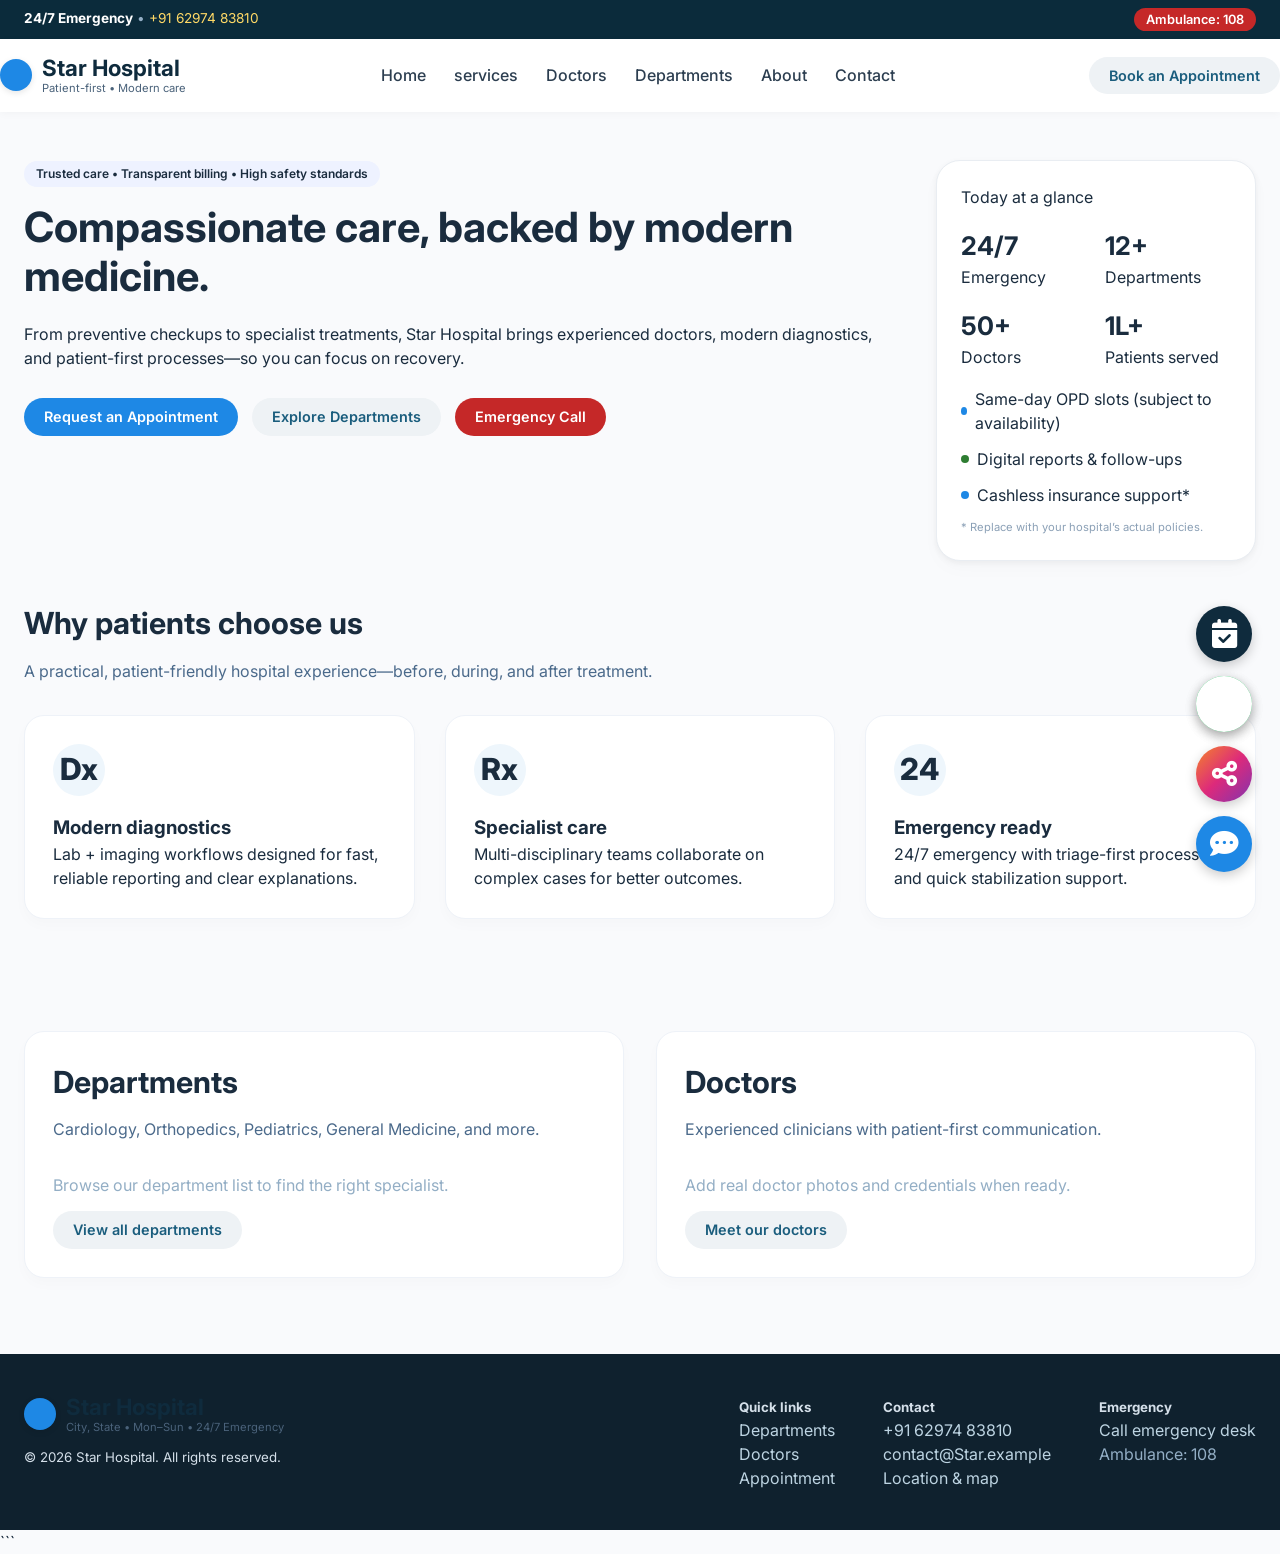
==== commit 9bf50dec: "Update index.html" ====
--- a/index.html
+++ b/index.html
@@ -1,5 +1,3 @@
-Here is an HTML document that adds interactive floating buttons for appointment booking, WhatsApp, social media, and a chat box to your existing hospital website.
-```html
 <!doctype html>
 <html lang="en">
   <head>
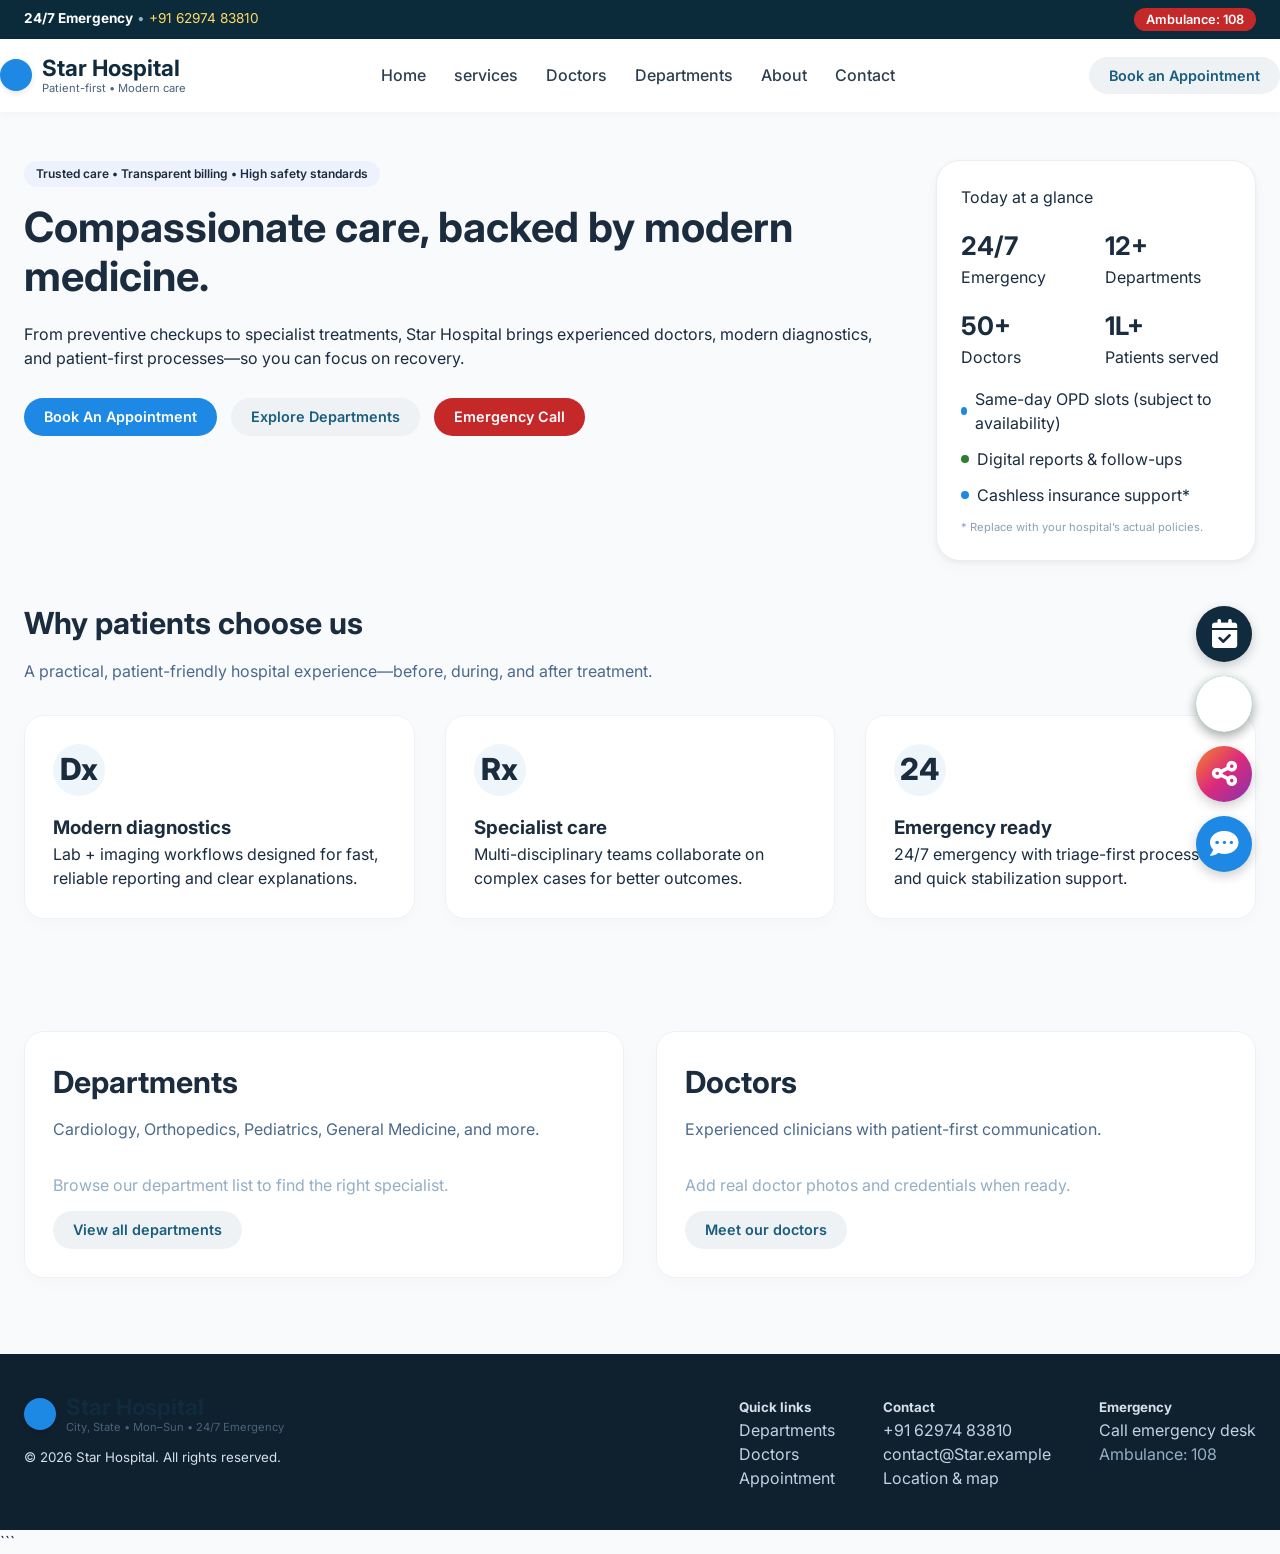
==== commit 3e852fac: "Update index.html" ====
--- a/index.html
+++ b/index.html
@@ -681,7 +681,7 @@
               experienced doctors, modern diagnostics, and patient-first processes—so you can focus on recovery.
             </p>
             <div class="hero__cta">
-              <a class="btn primary" href="contact.html#appointment">Request an Appointment</a>
+              <a class="btn primary" href="contact.html#appointment">Book An Appointment</a>
               <a class="btn" href="departments.html">Explore Departments</a>
               <a class="btn danger" href="tel:+916297483810">Emergency Call</a>
             </div>
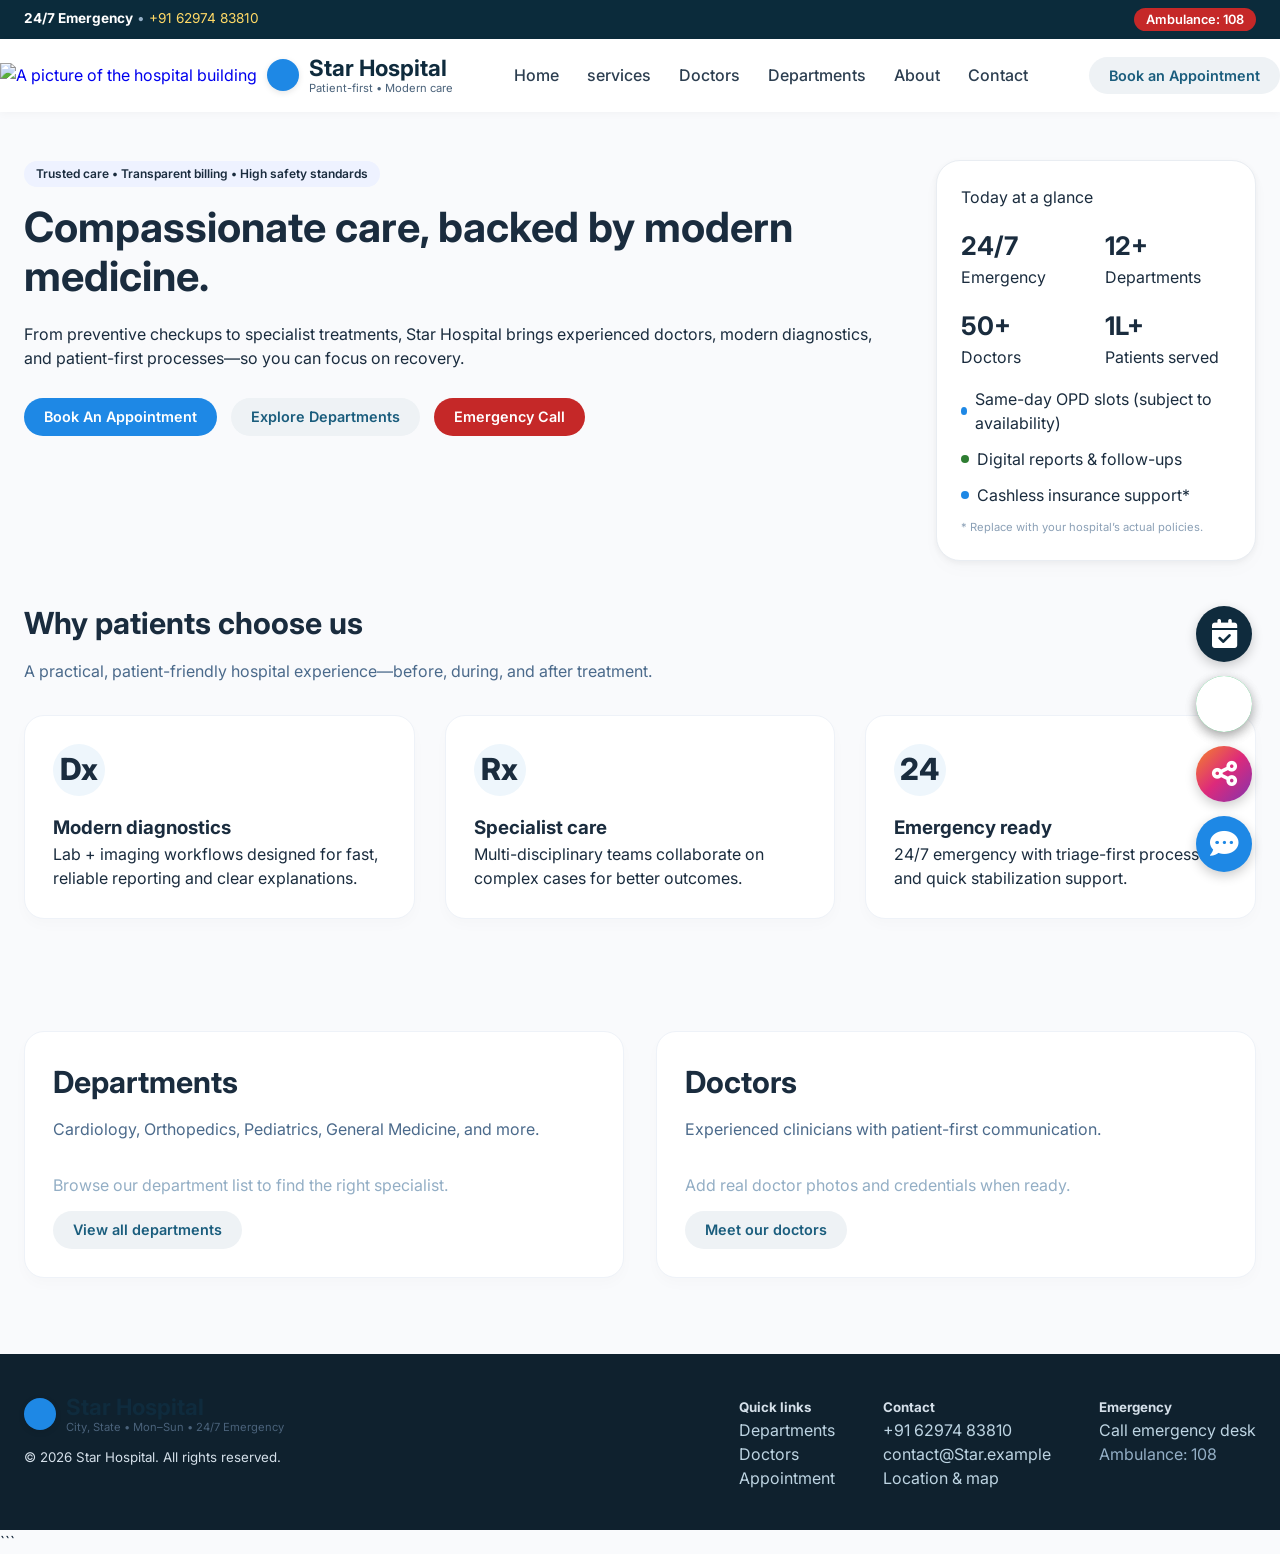
==== commit 92f0004c: "Update index.html" ====
--- a/index.html
+++ b/index.html
@@ -638,6 +638,7 @@
     <header class="nav">
       <div class="container nav__row">
         <a class="brand" href="index.html" aria-label="Star Hospital">
+          <img src="hospital building.png" alt="A picture of the hospital building">
           <span class="brand__logo" aria-hidden="true"></span>
           <span class="brand__text">
             Star Hospital
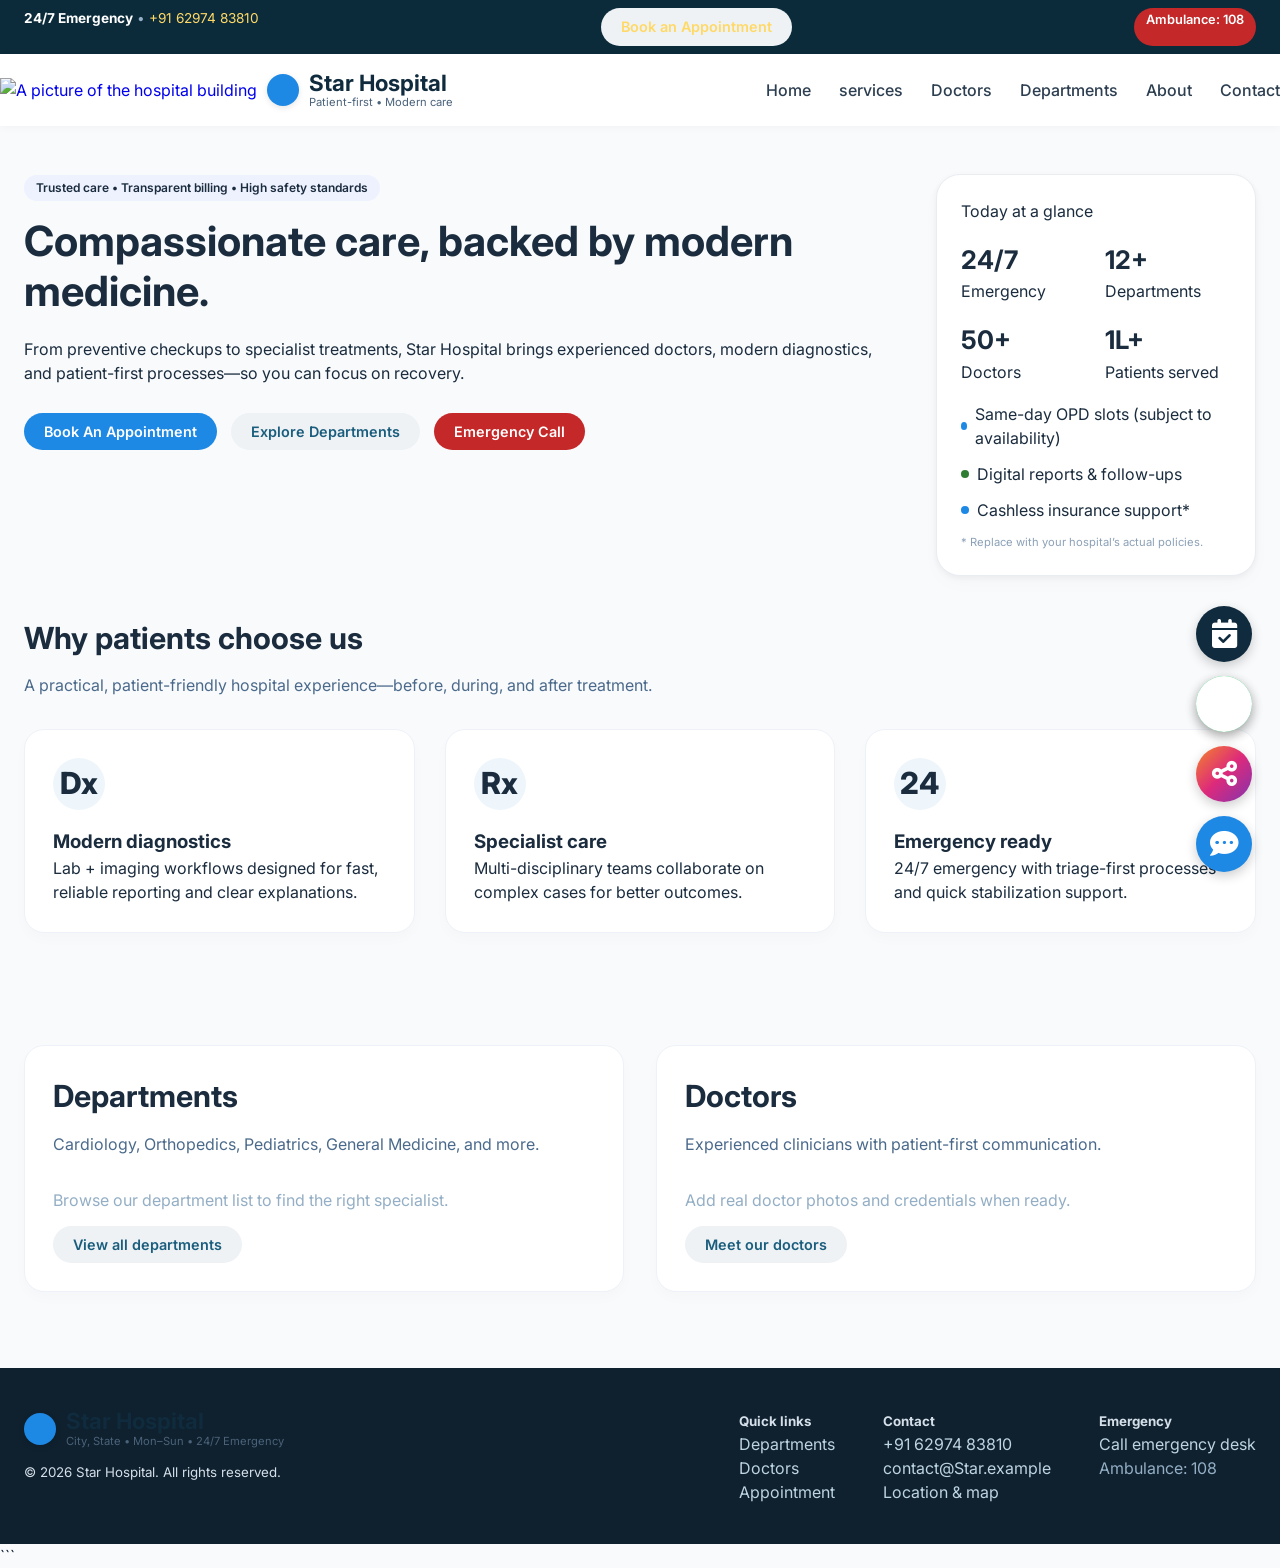
==== commit eee3f3f0: "Update index.html" ====
--- a/index.html
+++ b/index.html
@@ -631,6 +631,10 @@
     <div class="topbar">
       <div class="container topbar__row">
         <div><strong>24/7 Emergency</strong> <span class="muted">•</span> <a href="tel:+916297483810">+91 62974 83810</a></div>
+        <div class="nav__actions">
+          <a class="btn hide-sm" href="contact.html#appointment">Book an Appointment</a>
+          <button class="nav__toggle" data-nav-toggle aria-expanded="false" aria-controls="mobileMenu" title="Menu">☰</button>
+        </div>
         <div class="emergency">Ambulance: 108</div>
       </div>
     </div>
@@ -653,10 +657,6 @@
           <a data-nav href="about.html">About</a>
           <a data-nav href="contact.html">Contact</a>
         </nav>
-        <div class="nav__actions">
-          <a class="btn hide-sm" href="contact.html#appointment">Book an Appointment</a>
-          <button class="nav__toggle" data-nav-toggle aria-expanded="false" aria-controls="mobileMenu" title="Menu">☰</button>
-        </div>
       </div>
       <div class="container nav__mobile" id="mobileMenu" data-nav-mobile>
         <div class="stack">
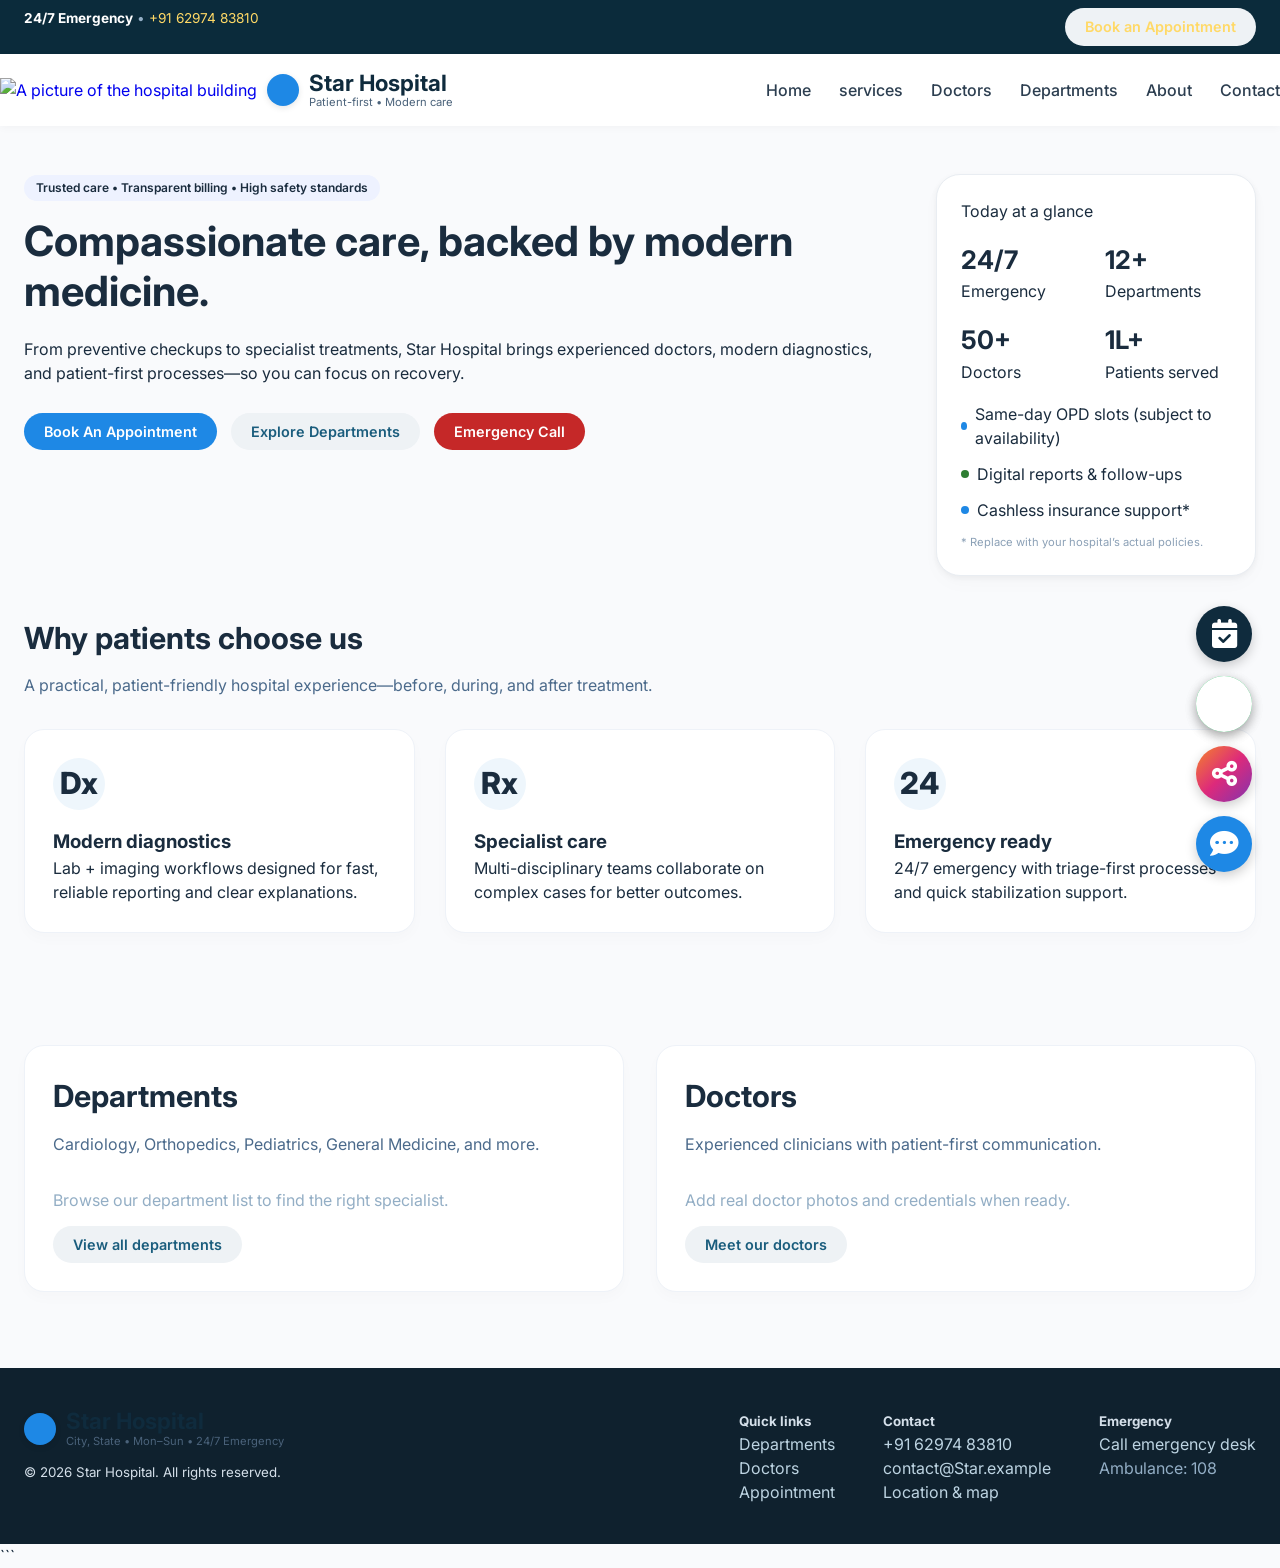
==== commit 751867f1: "Update index.html" ====
--- a/index.html
+++ b/index.html
@@ -635,7 +635,6 @@
           <a class="btn hide-sm" href="contact.html#appointment">Book an Appointment</a>
           <button class="nav__toggle" data-nav-toggle aria-expanded="false" aria-controls="mobileMenu" title="Menu">☰</button>
         </div>
-        <div class="emergency">Ambulance: 108</div>
       </div>
     </div>
 
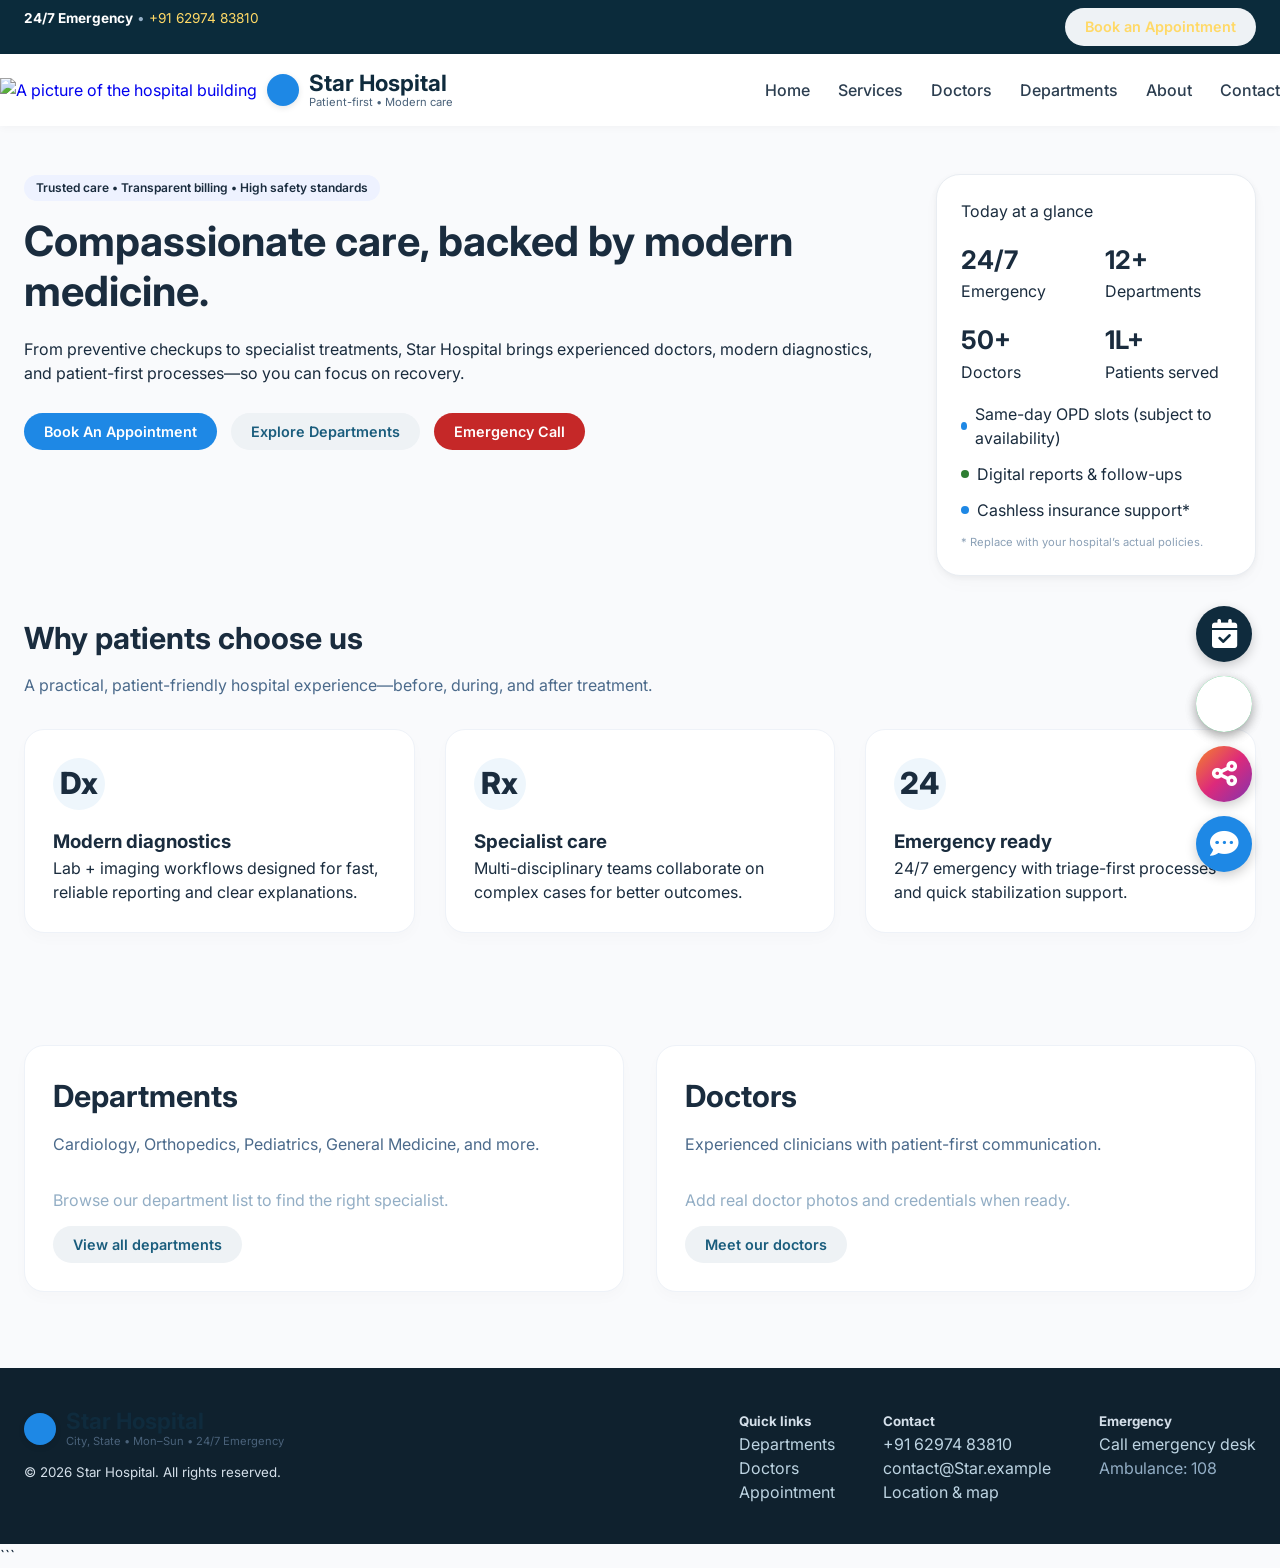
==== commit 60c86ce7: "Update index.html" ====
--- a/index.html
+++ b/index.html
@@ -650,7 +650,7 @@
         </a>
         <nav class="nav__links" aria-label="Primary">
           <a data-nav href="index.html">Home</a>
-          <a data-nav href="service.html">services</a>
+          <a data-nav href="service.html">Services</a>
           <a data-nav href="doctors.html">Doctors</a>
           <a data-nav href="departments.html">Departments</a>
           <a data-nav href="about.html">About</a>
@@ -660,7 +660,7 @@
       <div class="container nav__mobile" id="mobileMenu" data-nav-mobile>
         <div class="stack">
           <a data-nav href="index.html">Home</a>
-          <a data-nav href="service.html">services</a>
+          <a data-nav href="service.html">Services</a>
           <a data-nav href="doctors.html">Doctors</a>
           <a data-nav href="departments.html">Departments</a>
           <a data-nav href="about.html">About</a>
